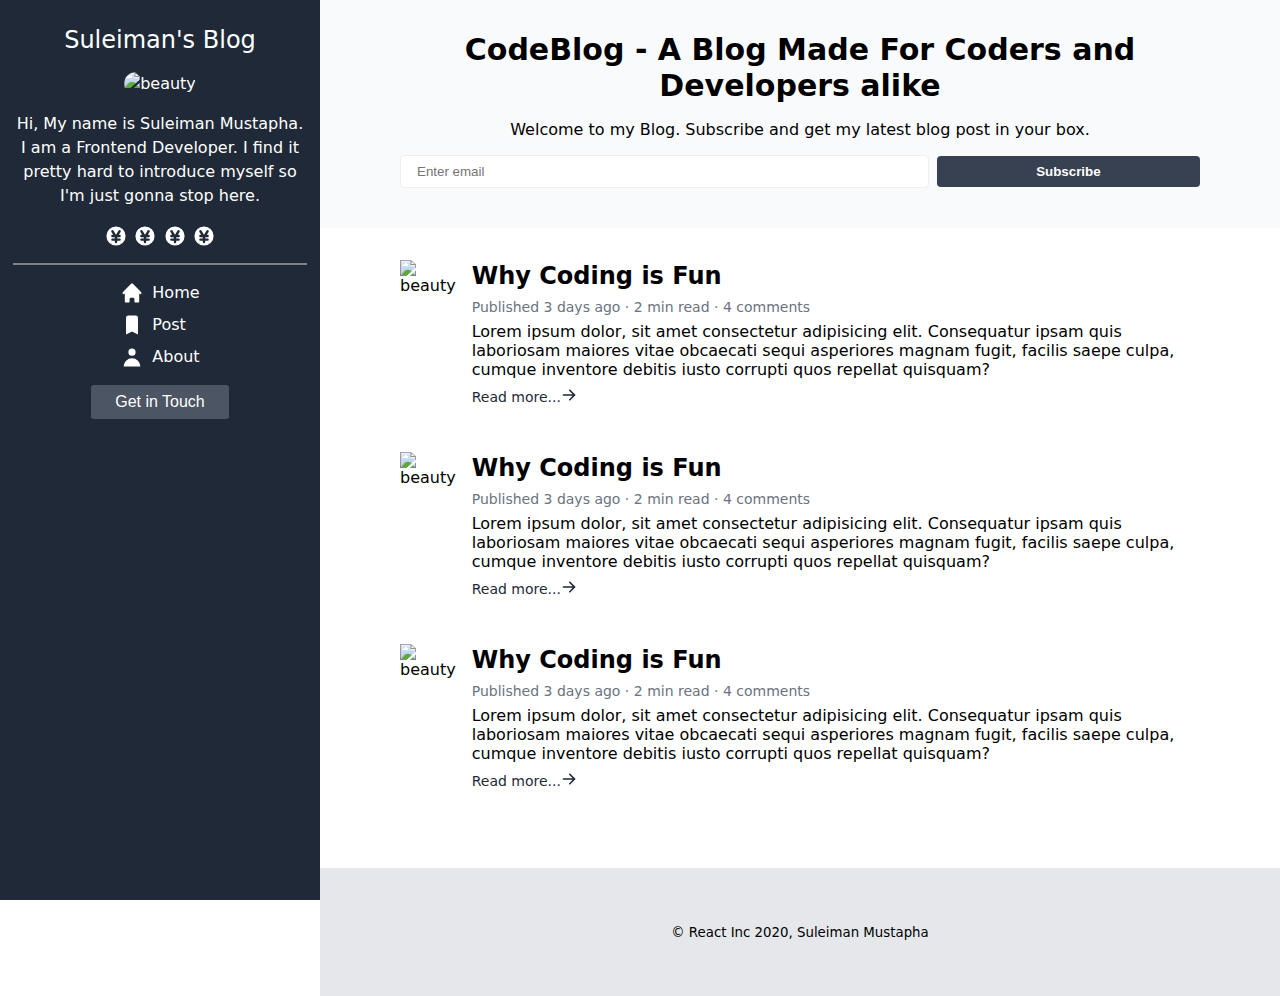
==== project 2/index.html @ 92728ad2 "initial commit" ====
<!DOCTYPE html>
<html lang="en">
<head>
  <meta charset="UTF-8">
  <meta http-equiv="X-UA-Compatible" content="IE=edge">
  <meta name="viewport" content="width=device-width, initial-scale=1.0">
  <title>Home</title>
  <link rel="preconnect" href="https://fonts.gstatic.com">
  <link href="https://fonts.googleapis.com/css2?family=Roboto&display=swap" rel="stylesheet">
  <link rel="stylesheet" href="./css/styles.css">
  <style>
    main header {
      background-color: rgba(249, 250, 251, 1);
      padding-top: 2rem;
      padding-bottom: 2rem;
      width: 100%;
    }
    main header > div {
      width: 91.666667%;
      margin-left: auto;
      margin-right: auto;
    }
    @media (min-width: 768px) {
      main header > div {
        width: 83.333333%;
      }
    }
    main header > div h1 {
      font-size: 1.875rem;
      line-height: 2.25rem;
      font-weight: 600;
      text-align: center;
    }
    main header p {text-align: center;}
    .submit {
      margin-top: calc(0.5rem * calc(1 - 0));
      margin-bottom: calc(0.5rem * 0);
      align-items: baseline;
    }
    @media (min-width: 768px) {
      .submit {
        display: flex;
      }
    }
    .submit input {
      border: 1px solid #eee;
      padding: 0.5rem 1rem;
      border-radius: 0.25rem;
      width: 92.5%;
      margin-bottom: .5rem;
    }
    @media (min-width: 640px) {
      .submit input {width: 94%;}
    }
    .submit button {
      background-color: rgba(55, 65, 81, 1);
      color: white;
      display: flex;
      justify-content: center;
      align-items: center;
      width: 100%;
      border-radius: 0.25rem;
      padding: 0.5rem 0;
      font-weight: 600;
      border: none;
      cursor: pointer;
    }
    @media (min-width: 768px) {
      .submit button {
        width: 50%;
        margin-left: 0.5rem;
      }
    }
    .article-wrapper {
      width: 91.666667%;
      margin-left: auto;
      margin-right: auto;
      padding-top: 2rem;
      padding-bottom: 2rem;
    }
    @media (min-width: 768px) {
      .article-wrapper {
        width: 83.333333%;
      }
    }
    .article {
      display: flex;
      margin-bottom: 1rem;
    }
    .article div:first-child {
      display: none;
    }
    @media (min-width: 768px) {
      .article div:first-child {
        display: block;
      }
    }
    .article img {
      width: 100%;
      height: 11rem;
      object-fit: cover;
      display: none;
    }
    @media (min-width: 768px) {
      .article img {
        display: block;
      }
    }
    @media (min-width: 768px) {
      .article .content {
        margin-left: 1rem;
      }
    }
    .article .content h1 {
      font-size: 1.5rem;
      line-height: 2rem;
      margin-bottom: .3rem;
    }
    .article .content .small {
      font-size: 0.875rem;
      line-height: 1.25rem;
      color: rgba(107, 114, 128, 1);
      margin-bottom: .3rem;
    }
    .small + div {margin-bottom: .5rem;}
    .article .content a {
      font-size: 0.875rem;
      line-height: 1.25rem;
      color: rgba(31, 41, 55, 1);
      text-decoration: none;
    }
    .article .content svg {
      color: rgba(31, 41, 55, 1);
      width: 1rem;
      height: 1rem;
    }
    footer {display: flex; flex-direction: column;}
    @media (min-width: 768px) {
      footer div {
        display: none;
      }
    }
    footer div a {color: rgba(31, 41, 55, 1);}
  </style>
</head>
<body>
  <div class="wrapper">
    <div class="aside">
      <div class="aside-box">
        <div class="box-top">
          <h1 class="aside-text">Suleiman's Blog</h1>
          <img src="https://images.unsplash.com/photo-1554230505-919a13968970?ixid=MXwxMjA3fDB8MHxzZWFyY2h8Mnx8Z2lybHN8ZW58MHx8MHw%3D&ixlib=rb-1.2.1&auto=format&fit=crop&w=500&q=60" alt="beauty" />
          <p>Hi, My name is Suleiman Mustapha. I am a Frontend Developer. I find it pretty hard to introduce myself so I'm just gonna stop here.</p>
          <div class="dir">
            <a href="#">
              <svg class="w-6 h-6" fill="currentColor" viewBox="0 0 20 20" xmlns="http://www.w3.org/2000/svg"><path fill-rule="evenodd" d="M10 18a8 8 0 100-16 8 8 0 000 16zM7.858 5.485a1 1 0 00-1.715 1.03L7.633 9H7a1 1 0 100 2h1.834l.166.277V12H7a1 1 0 100 2h2v1a1 1 0 102 0v-1h2a1 1 0 100-2h-2v-.723l.166-.277H13a1 1 0 100-2h-.634l1.492-2.486a1 1 0 10-1.716-1.029L10.034 9h-.068L7.858 5.485z" clip-rule="evenodd"></path></svg>
            </a>
            <a href="#">
              <svg class="w-6 h-6" fill="currentColor" viewBox="0 0 20 20" xmlns="http://www.w3.org/2000/svg"><path fill-rule="evenodd" d="M10 18a8 8 0 100-16 8 8 0 000 16zM7.858 5.485a1 1 0 00-1.715 1.03L7.633 9H7a1 1 0 100 2h1.834l.166.277V12H7a1 1 0 100 2h2v1a1 1 0 102 0v-1h2a1 1 0 100-2h-2v-.723l.166-.277H13a1 1 0 100-2h-.634l1.492-2.486a1 1 0 10-1.716-1.029L10.034 9h-.068L7.858 5.485z" clip-rule="evenodd"></path></svg>
            </a>
            <a href="#">
              <svg class="w-6 h-6" fill="currentColor" viewBox="0 0 20 20" xmlns="http://www.w3.org/2000/svg"><path fill-rule="evenodd" d="M10 18a8 8 0 100-16 8 8 0 000 16zM7.858 5.485a1 1 0 00-1.715 1.03L7.633 9H7a1 1 0 100 2h1.834l.166.277V12H7a1 1 0 100 2h2v1a1 1 0 102 0v-1h2a1 1 0 100-2h-2v-.723l.166-.277H13a1 1 0 100-2h-.634l1.492-2.486a1 1 0 10-1.716-1.029L10.034 9h-.068L7.858 5.485z" clip-rule="evenodd"></path></svg>
            </a>
            <a href="#">
              <svg class="w-6 h-6" fill="currentColor" viewBox="0 0 20 20" xmlns="http://www.w3.org/2000/svg"><path fill-rule="evenodd" d="M10 18a8 8 0 100-16 8 8 0 000 16zM7.858 5.485a1 1 0 00-1.715 1.03L7.633 9H7a1 1 0 100 2h1.834l.166.277V12H7a1 1 0 100 2h2v1a1 1 0 102 0v-1h2a1 1 0 100-2h-2v-.723l.166-.277H13a1 1 0 100-2h-.634l1.492-2.486a1 1 0 10-1.716-1.029L10.034 9h-.068L7.858 5.485z" clip-rule="evenodd"></path></svg>
            </a>
          </div>
        </div>
        <hr>
        <div class="box-bottom">
          <div>
            <a href="#" class="flex">
              <svg class="w-6 h-6" fill="currentColor" viewBox="0 0 20 20" xmlns="http://www.w3.org/2000/svg"><path d="M10.707 2.293a1 1 0 00-1.414 0l-7 7a1 1 0 001.414 1.414L4 10.414V17a1 1 0 001 1h2a1 1 0 001-1v-2a1 1 0 011-1h2a1 1 0 011 1v2a1 1 0 001 1h2a1 1 0 001-1v-6.586l.293.293a1 1 0 001.414-1.414l-7-7z"></path></svg>
              <span class="ml-2">Home</span>
            </a>
            <a href="./post.html" class="flex">
              <svg class="w-6 h-6" fill="currentColor" viewBox="0 0 20 20" xmlns="http://www.w3.org/2000/svg"><path d="M5 4a2 2 0 012-2h6a2 2 0 012 2v14l-5-2.5L5 18V4z"></path></svg>
              <span class="ml-2">Post</span>
            </a>
            <a href="./about.html" class="flex">
              <svg class="w-6 h-6" fill="currentColor" viewBox="0 0 20 20" xmlns="http://www.w3.org/2000/svg"><path fill-rule="evenodd" d="M10 9a3 3 0 100-6 3 3 0 000 6zm-7 9a7 7 0 1114 0H3z" clip-rule="evenodd"></path></svg>
              <span class="ml-2">About</span>
            </a>
          </div>
          <button>Get in Touch</button>
        </div>
      </div>
    </div>
    <header class="mobile-header">
      <div>
      <svg class="w-9 h-9" fill="currentColor" viewBox="0 0 20 20" xmlns="http://www.w3.org/2000/svg"><path fill-rule="evenodd" d="M3 5a1 1 0 011-1h12a1 1 0 110 2H4a1 1 0 01-1-1zM3 10a1 1 0 011-1h12a1 1 0 110 2H4a1 1 0 01-1-1zM3 15a1 1 0 011-1h12a1 1 0 110 2H4a1 1 0 01-1-1z" clip-rule="evenodd"></path></svg>
      <h1>Suleiman's Blog</h1>
      </div>
    </header>
    <main>
      <header>
        <div>
          <h1>CodeBlog - A Blog Made For Coders and Developers alike</h1>
          <p>Welcome to my Blog. Subscribe and get my latest blog post in your box.</p>
          <div class="submit">
            <input type="text" placeholder="Enter email" />
            <button>Subscribe</button>
          </div>
        </div>
      </header>
      <article>
        <div class="article-wrapper">
          <article class="article">
            <div>
              <img src="https://images.unsplash.com/photo-1503104834685-7205e8607eb9?ixid=MXwxMjA3fDB8MHxzZWFyY2h8M3x8Z2lybHN8ZW58MHx8MHw%3D&ixlib=rb-1.2.1&auto=format&fit=crop&w=500&q=60" alt="beauty">
            </div>
            <div class="content">
              <h1>Why Coding is Fun</h1>
              <div class="small">
                <span>Published 3 days ago ·</span>
                <span>2 min read ·</span>
                <span>4 comments</span>
              </div>
              <div>Lorem ipsum dolor, sit amet consectetur adipisicing elit. Consequatur ipsam quis laboriosam maiores vitae obcaecati sequi asperiores magnam fugit, facilis saepe culpa, cumque inventore debitis iusto corrupti quos repellat quisquam?</div>
              <a href="#" class="flex">
                Read more...
                <svg class="w-6 h-6" fill="currentColor" viewBox="0 0 20 20" xmlns="http://www.w3.org/2000/svg"><path fill-rule="evenodd" d="M10.293 3.293a1 1 0 011.414 0l6 6a1 1 0 010 1.414l-6 6a1 1 0 01-1.414-1.414L14.586 11H3a1 1 0 110-2h11.586l-4.293-4.293a1 1 0 010-1.414z" clip-rule="evenodd"></path></svg>
              </a>
            </div>
          </article>
          <article class="article">
            <div>
              <img src="https://images.unsplash.com/photo-1503104834685-7205e8607eb9?ixid=MXwxMjA3fDB8MHxzZWFyY2h8M3x8Z2lybHN8ZW58MHx8MHw%3D&ixlib=rb-1.2.1&auto=format&fit=crop&w=500&q=60" alt="beauty">
            </div>
            <div class="content">
              <h1>Why Coding is Fun</h1>
              <div class="small">
                <span>Published 3 days ago ·</span>
                <span>2 min read ·</span>
                <span>4 comments</span>
              </div>
              <div>Lorem ipsum dolor, sit amet consectetur adipisicing elit. Consequatur ipsam quis laboriosam maiores vitae obcaecati sequi asperiores magnam fugit, facilis saepe culpa, cumque inventore debitis iusto corrupti quos repellat quisquam?</div>
              <a href="#" class="flex">
                Read more...
                <svg class="w-6 h-6" fill="currentColor" viewBox="0 0 20 20" xmlns="http://www.w3.org/2000/svg"><path fill-rule="evenodd" d="M10.293 3.293a1 1 0 011.414 0l6 6a1 1 0 010 1.414l-6 6a1 1 0 01-1.414-1.414L14.586 11H3a1 1 0 110-2h11.586l-4.293-4.293a1 1 0 010-1.414z" clip-rule="evenodd"></path></svg>
              </a>
            </div>
          </article>
          <article class="article">
            <div>
              <img src="https://images.unsplash.com/photo-1503104834685-7205e8607eb9?ixid=MXwxMjA3fDB8MHxzZWFyY2h8M3x8Z2lybHN8ZW58MHx8MHw%3D&ixlib=rb-1.2.1&auto=format&fit=crop&w=500&q=60" alt="beauty">
            </div>
            <div class="content">
              <h1>Why Coding is Fun</h1>
              <div class="small">
                <span>Published 3 days ago ·</span>
                <span>2 min read ·</span>
                <span>4 comments</span>
              </div>
              <div>Lorem ipsum dolor, sit amet consectetur adipisicing elit. Consequatur ipsam quis laboriosam maiores vitae obcaecati sequi asperiores magnam fugit, facilis saepe culpa, cumque inventore debitis iusto corrupti quos repellat quisquam?</div>
              <a href="#" class="flex">
                Read more...
                <svg class="w-6 h-6" fill="currentColor" viewBox="0 0 20 20" xmlns="http://www.w3.org/2000/svg"><path fill-rule="evenodd" d="M10.293 3.293a1 1 0 011.414 0l6 6a1 1 0 010 1.414l-6 6a1 1 0 01-1.414-1.414L14.586 11H3a1 1 0 110-2h11.586l-4.293-4.293a1 1 0 010-1.414z" clip-rule="evenodd"></path></svg>
              </a>
            </div>
          </article>
        </div>
      </article>
      <footer>
        <div>
          <a href="#">Home</a>
          <a href="./post.html">Post</a>
          <a href="./about.html">About</a>
        </div>
        <small>&copy; React Inc 2020, Suleiman Mustapha</small>
      </footer>
    </main>
  </div>

</body>
</html>
---- project 2/css/styles.css ----
html, body, header, div, a, svg,
main, span, footer, h1, figure, figcaption {
    padding: 0;
    margin: 0;
}
body {
    font-family: ui-sans-serif, system-ui, 
    -apple-system, BlinkMacSystemFont, "Segoe UI", 
    Roboto, "Helvetica Neue", Arial, "Noto Sans", 
    sans-serif, "Apple Color Emoji", "Segoe UI Emoji", 
    "Segoe UI Symbol", "Noto Color Emoji";
}
.wrapper {
    display: grid;
    grid-template-columns: repeat(1, minmax(0, 1fr));
}
@media (min-width: 768px) {
    .wrapper {
    grid-template-columns: repeat(4, minmax(0, 1fr));
    position: relative;
    }
}

.flex {display: flex;}
.w-6 {width: 1.5rem;}
.h-6 {height: 1.5rem;}
.ml-2 {margin-left: 0.5rem;}
.aside h1 {
    font-size: 1.5rem;
    line-height: 2rem;
    margin-bottom: .5rem;
    font-weight: 400;
}
.aside {
    width: 25%;
    background-color: rgba(31, 41, 55, 1);
    color: white;
    min-height: 100vh;
    line-height: 1.5rem;
    display: none;
    position: fixed;
}
@media (min-width: 768px) {
    .aside {
    display: flex;
    grid-column-start: 1;
    }
}
.aside-box {
    width: 91.666667%;
    margin-left: auto;
    margin-right: auto;
    text-align: center;
    padding-top: 1.5rem;
}
.aside img {
    width: 8rem;
    height: 8rem;
    border-radius: 9999px;
    object-fit: cover;
    margin: .5rem auto 0 auto;
}
.aside a {
    text-decoration: none;
}
.aside button {
    padding: 0.5rem 1.5rem;
    cursor: pointer;
    background-color: rgba(75, 85, 99, 1);
    border: none;
    color: white;
    border-radius: 3px;
}
svg, a {color: white;}
.box-bottom {
    display: flex;
    flex-direction: column;
    justify-content: center;
    align-items: center;
    margin-top: 1rem;
}
.box-bottom button {
    margin-top: 1rem;
    font-size: 1rem;
    font-weight: 400;
}
.box-bottom div {
    display: grid;
    gap: .5rem;
}
hr {border: 1px solid gray;}

.mobile-header {
    background-color: rgba(31, 41, 55, 1);
    color: white;
}
@media (min-width: 768px) {
    .mobile-header {
    display: none;
    }
}
.mobile-header > div {
    width: 91.666667%;
    margin: auto;
    display: flex;
    padding: 0.5rem;
}
.mobile-header svg {
    border: 1px solid;
    cursor: pointer;
    width: 2.25rem;
    height: 2.25rem;
}
.mobile-header h1 {
    font-size: 1.5rem;
    line-height: 2rem;
    margin: auto;
}
main {grid-column: span 3 / span 3;}
@media (min-width: 768px) {
    main {
    grid-column-start: 2;
    }
}
footer {
    background-color: rgba(229, 231, 235, 1);
    height: 8rem;
    display: flex;
    justify-content: center;
    align-items: center;
  }
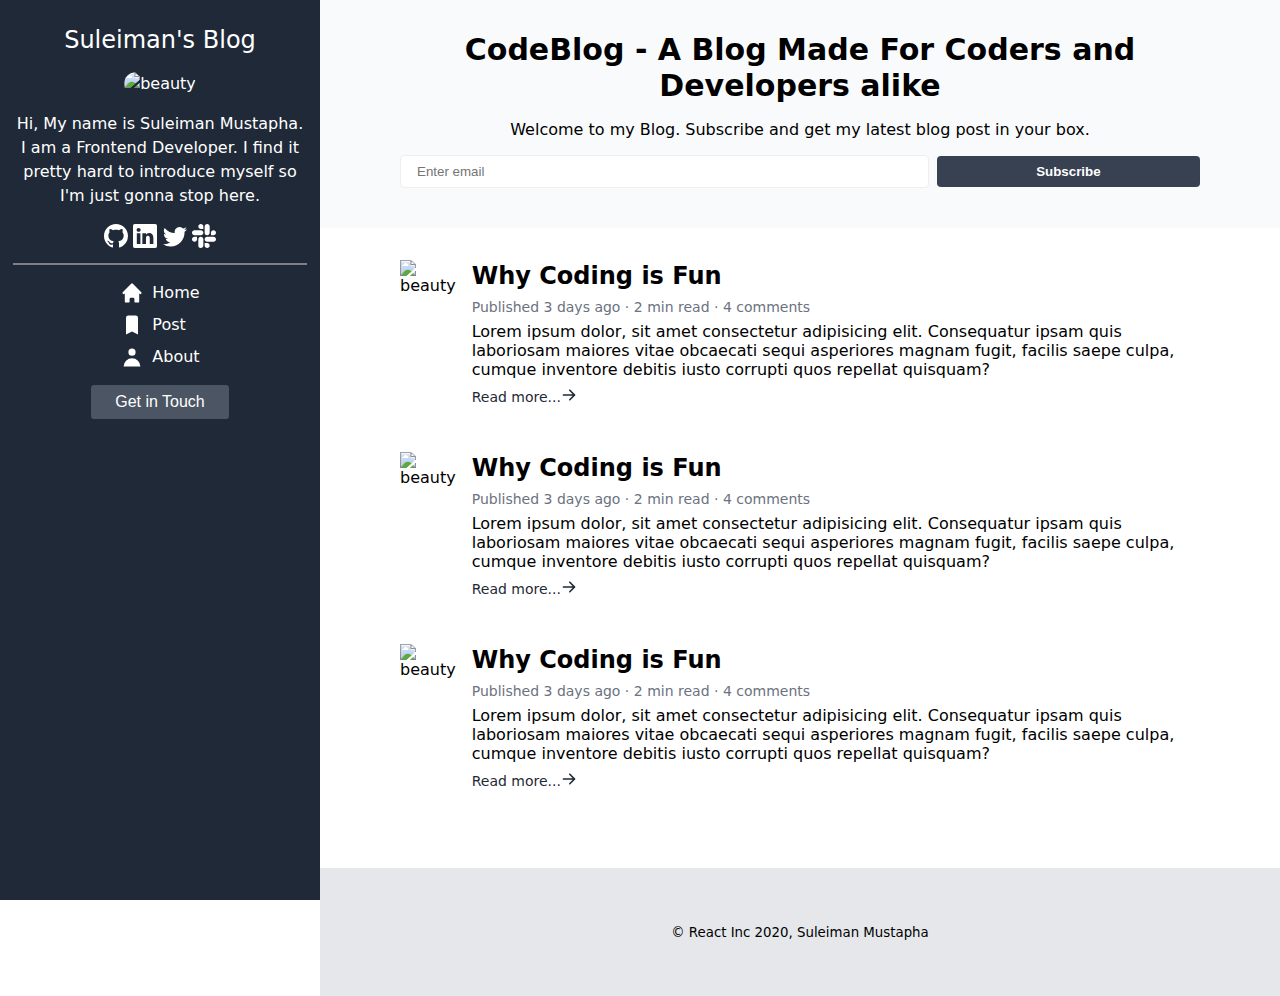
==== commit aee7e7e3: "add 'social' icons" ====
--- a/project 2/index.html
+++ b/project 2/index.html
@@ -152,17 +152,25 @@
           <img src="https://images.unsplash.com/photo-1554230505-919a13968970?ixid=MXwxMjA3fDB8MHxzZWFyY2h8Mnx8Z2lybHN8ZW58MHx8MHw%3D&ixlib=rb-1.2.1&auto=format&fit=crop&w=500&q=60" alt="beauty" />
           <p>Hi, My name is Suleiman Mustapha. I am a Frontend Developer. I find it pretty hard to introduce myself so I'm just gonna stop here.</p>
           <div class="dir">
+            <a href="https://github.com/suleiman98">
+              <svg class="w-6 h-6" xmlns="http://www.w3.org/2000/svg" width="16" height="16" fill="currentColor" class="bi bi-github" viewBox="0 0 16 16">
+                <path d="M8 0C3.58 0 0 3.58 0 8c0 3.54 2.29 6.53 5.47 7.59.4.07.55-.17.55-.38 0-.19-.01-.82-.01-1.49-2.01.37-2.53-.49-2.69-.94-.09-.23-.48-.94-.82-1.13-.28-.15-.68-.52-.01-.53.63-.01 1.08.58 1.23.82.72 1.21 1.87.87 2.33.66.07-.52.28-.87.51-1.07-1.78-.2-3.64-.89-3.64-3.95 0-.87.31-1.59.82-2.15-.08-.2-.36-1.02.08-2.12 0 0 .67-.21 2.2.82.64-.18 1.32-.27 2-.27.68 0 1.36.09 2 .27 1.53-1.04 2.2-.82 2.2-.82.44 1.1.16 1.92.08 2.12.51.56.82 1.27.82 2.15 0 3.07-1.87 3.75-3.65 3.95.29.25.54.73.54 1.48 0 1.07-.01 1.93-.01 2.2 0 .21.15.46.55.38A8.012 8.012 0 0 0 16 8c0-4.42-3.58-8-8-8z"/>
+              </svg>
+            </a>
+            <a href="https://www.linkedin.com/in/suleiman98/">
+              <svg class="w-6 h-6" xmlns="http://www.w3.org/2000/svg" width="16" height="16" fill="currentColor" class="bi bi-linkedin" viewBox="0 0 16 16">
+                <path d="M0 1.146C0 .513.526 0 1.175 0h13.65C15.474 0 16 .513 16 1.146v13.708c0 .633-.526 1.146-1.175 1.146H1.175C.526 16 0 15.487 0 14.854V1.146zm4.943 12.248V6.169H2.542v7.225h2.401zm-1.2-8.212c.837 0 1.358-.554 1.358-1.248-.015-.709-.52-1.248-1.342-1.248-.822 0-1.359.54-1.359 1.248 0 .694.521 1.248 1.327 1.248h.016zm4.908 8.212V9.359c0-.216.016-.432.08-.586.173-.431.568-.878 1.232-.878.869 0 1.216.662 1.216 1.634v3.865h2.401V9.25c0-2.22-1.184-3.252-2.764-3.252-1.274 0-1.845.7-2.165 1.193v.025h-.016a5.54 5.54 0 0 1 .016-.025V6.169h-2.4c.03.678 0 7.225 0 7.225h2.4z"/>
+              </svg>
+            </a>
             <a href="#">
-              <svg class="w-6 h-6" fill="currentColor" viewBox="0 0 20 20" xmlns="http://www.w3.org/2000/svg"><path fill-rule="evenodd" d="M10 18a8 8 0 100-16 8 8 0 000 16zM7.858 5.485a1 1 0 00-1.715 1.03L7.633 9H7a1 1 0 100 2h1.834l.166.277V12H7a1 1 0 100 2h2v1a1 1 0 102 0v-1h2a1 1 0 100-2h-2v-.723l.166-.277H13a1 1 0 100-2h-.634l1.492-2.486a1 1 0 10-1.716-1.029L10.034 9h-.068L7.858 5.485z" clip-rule="evenodd"></path></svg>
+              <svg class="w-6 h-6" xmlns="http://www.w3.org/2000/svg" width="16" height="16" fill="currentColor" class="bi bi-twitter" viewBox="0 0 16 16">
+                <path d="M5.026 15c6.038 0 9.341-5.003 9.341-9.334 0-.14 0-.282-.006-.422A6.685 6.685 0 0 0 16 3.542a6.658 6.658 0 0 1-1.889.518 3.301 3.301 0 0 0 1.447-1.817 6.533 6.533 0 0 1-2.087.793A3.286 3.286 0 0 0 7.875 6.03a9.325 9.325 0 0 1-6.767-3.429 3.289 3.289 0 0 0 1.018 4.382A3.323 3.323 0 0 1 .64 6.575v.045a3.288 3.288 0 0 0 2.632 3.218 3.203 3.203 0 0 1-.865.115 3.23 3.23 0 0 1-.614-.057 3.283 3.283 0 0 0 3.067 2.277A6.588 6.588 0 0 1 .78 13.58a6.32 6.32 0 0 1-.78-.045A9.344 9.344 0 0 0 5.026 15z"/>
+              </svg>
             </a>
             <a href="#">
-              <svg class="w-6 h-6" fill="currentColor" viewBox="0 0 20 20" xmlns="http://www.w3.org/2000/svg"><path fill-rule="evenodd" d="M10 18a8 8 0 100-16 8 8 0 000 16zM7.858 5.485a1 1 0 00-1.715 1.03L7.633 9H7a1 1 0 100 2h1.834l.166.277V12H7a1 1 0 100 2h2v1a1 1 0 102 0v-1h2a1 1 0 100-2h-2v-.723l.166-.277H13a1 1 0 100-2h-.634l1.492-2.486a1 1 0 10-1.716-1.029L10.034 9h-.068L7.858 5.485z" clip-rule="evenodd"></path></svg>
-            </a>
-            <a href="#">
-              <svg class="w-6 h-6" fill="currentColor" viewBox="0 0 20 20" xmlns="http://www.w3.org/2000/svg"><path fill-rule="evenodd" d="M10 18a8 8 0 100-16 8 8 0 000 16zM7.858 5.485a1 1 0 00-1.715 1.03L7.633 9H7a1 1 0 100 2h1.834l.166.277V12H7a1 1 0 100 2h2v1a1 1 0 102 0v-1h2a1 1 0 100-2h-2v-.723l.166-.277H13a1 1 0 100-2h-.634l1.492-2.486a1 1 0 10-1.716-1.029L10.034 9h-.068L7.858 5.485z" clip-rule="evenodd"></path></svg>
-            </a>
-            <a href="#">
-              <svg class="w-6 h-6" fill="currentColor" viewBox="0 0 20 20" xmlns="http://www.w3.org/2000/svg"><path fill-rule="evenodd" d="M10 18a8 8 0 100-16 8 8 0 000 16zM7.858 5.485a1 1 0 00-1.715 1.03L7.633 9H7a1 1 0 100 2h1.834l.166.277V12H7a1 1 0 100 2h2v1a1 1 0 102 0v-1h2a1 1 0 100-2h-2v-.723l.166-.277H13a1 1 0 100-2h-.634l1.492-2.486a1 1 0 10-1.716-1.029L10.034 9h-.068L7.858 5.485z" clip-rule="evenodd"></path></svg>
+              <svg class="w-6 h-6" xmlns="http://www.w3.org/2000/svg" width="16" height="16" fill="currentColor" class="bi bi-slack" viewBox="0 0 16 16">
+                <path d="M3.362 10.11c0 .926-.756 1.681-1.681 1.681S0 11.036 0 10.111C0 9.186.756 8.43 1.68 8.43h1.682v1.68zm.846 0c0-.924.756-1.68 1.681-1.68s1.681.756 1.681 1.68v4.21c0 .924-.756 1.68-1.68 1.68a1.685 1.685 0 0 1-1.682-1.68v-4.21zM5.89 3.362c-.926 0-1.682-.756-1.682-1.681S4.964 0 5.89 0s1.68.756 1.68 1.68v1.682H5.89zm0 .846c.924 0 1.68.756 1.68 1.681S6.814 7.57 5.89 7.57H1.68C.757 7.57 0 6.814 0 5.89c0-.926.756-1.682 1.68-1.682h4.21zm6.749 1.682c0-.926.755-1.682 1.68-1.682.925 0 1.681.756 1.681 1.681s-.756 1.681-1.68 1.681h-1.681V5.89zm-.848 0c0 .924-.755 1.68-1.68 1.68A1.685 1.685 0 0 1 8.43 5.89V1.68C8.43.757 9.186 0 10.11 0c.926 0 1.681.756 1.681 1.68v4.21zm-1.681 6.748c.926 0 1.682.756 1.682 1.681S11.036 16 10.11 16s-1.681-.756-1.681-1.68v-1.682h1.68zm0-.847c-.924 0-1.68-.755-1.68-1.68 0-.925.756-1.681 1.68-1.681h4.21c.924 0 1.68.756 1.68 1.68 0 .926-.756 1.681-1.68 1.681h-4.21z"/>
+              </svg>
             </a>
           </div>
         </div>
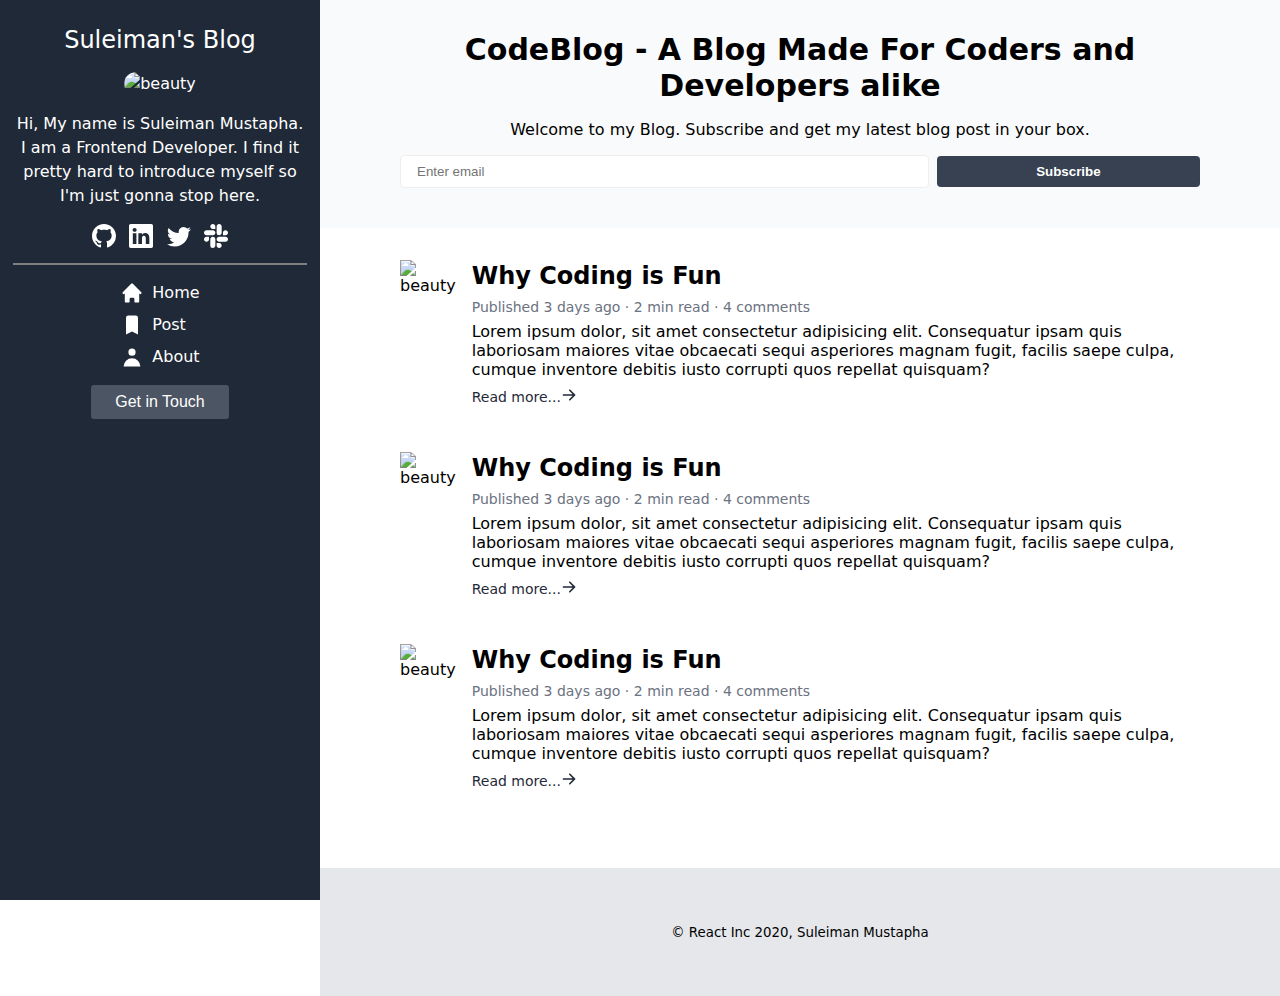
==== commit 0f7e8f8b: "add style to 'social' icons" ====
--- a/project 2/index.html
+++ b/project 2/index.html
@@ -141,6 +141,7 @@
       }
     }
     footer div a {color: rgba(31, 41, 55, 1);}
+    .ml-2 {margin-left: 0.5rem;}
   </style>
 </head>
 <body>
@@ -157,17 +158,17 @@
                 <path d="M8 0C3.58 0 0 3.58 0 8c0 3.54 2.29 6.53 5.47 7.59.4.07.55-.17.55-.38 0-.19-.01-.82-.01-1.49-2.01.37-2.53-.49-2.69-.94-.09-.23-.48-.94-.82-1.13-.28-.15-.68-.52-.01-.53.63-.01 1.08.58 1.23.82.72 1.21 1.87.87 2.33.66.07-.52.28-.87.51-1.07-1.78-.2-3.64-.89-3.64-3.95 0-.87.31-1.59.82-2.15-.08-.2-.36-1.02.08-2.12 0 0 .67-.21 2.2.82.64-.18 1.32-.27 2-.27.68 0 1.36.09 2 .27 1.53-1.04 2.2-.82 2.2-.82.44 1.1.16 1.92.08 2.12.51.56.82 1.27.82 2.15 0 3.07-1.87 3.75-3.65 3.95.29.25.54.73.54 1.48 0 1.07-.01 1.93-.01 2.2 0 .21.15.46.55.38A8.012 8.012 0 0 0 16 8c0-4.42-3.58-8-8-8z"/>
               </svg>
             </a>
-            <a href="https://www.linkedin.com/in/suleiman98/">
+            <a href="https://www.linkedin.com/in/suleiman98/" class="ml-2">
               <svg class="w-6 h-6" xmlns="http://www.w3.org/2000/svg" width="16" height="16" fill="currentColor" class="bi bi-linkedin" viewBox="0 0 16 16">
                 <path d="M0 1.146C0 .513.526 0 1.175 0h13.65C15.474 0 16 .513 16 1.146v13.708c0 .633-.526 1.146-1.175 1.146H1.175C.526 16 0 15.487 0 14.854V1.146zm4.943 12.248V6.169H2.542v7.225h2.401zm-1.2-8.212c.837 0 1.358-.554 1.358-1.248-.015-.709-.52-1.248-1.342-1.248-.822 0-1.359.54-1.359 1.248 0 .694.521 1.248 1.327 1.248h.016zm4.908 8.212V9.359c0-.216.016-.432.08-.586.173-.431.568-.878 1.232-.878.869 0 1.216.662 1.216 1.634v3.865h2.401V9.25c0-2.22-1.184-3.252-2.764-3.252-1.274 0-1.845.7-2.165 1.193v.025h-.016a5.54 5.54 0 0 1 .016-.025V6.169h-2.4c.03.678 0 7.225 0 7.225h2.4z"/>
               </svg>
             </a>
-            <a href="#">
+            <a href="#" class="ml-2">
               <svg class="w-6 h-6" xmlns="http://www.w3.org/2000/svg" width="16" height="16" fill="currentColor" class="bi bi-twitter" viewBox="0 0 16 16">
                 <path d="M5.026 15c6.038 0 9.341-5.003 9.341-9.334 0-.14 0-.282-.006-.422A6.685 6.685 0 0 0 16 3.542a6.658 6.658 0 0 1-1.889.518 3.301 3.301 0 0 0 1.447-1.817 6.533 6.533 0 0 1-2.087.793A3.286 3.286 0 0 0 7.875 6.03a9.325 9.325 0 0 1-6.767-3.429 3.289 3.289 0 0 0 1.018 4.382A3.323 3.323 0 0 1 .64 6.575v.045a3.288 3.288 0 0 0 2.632 3.218 3.203 3.203 0 0 1-.865.115 3.23 3.23 0 0 1-.614-.057 3.283 3.283 0 0 0 3.067 2.277A6.588 6.588 0 0 1 .78 13.58a6.32 6.32 0 0 1-.78-.045A9.344 9.344 0 0 0 5.026 15z"/>
               </svg>
             </a>
-            <a href="#">
+            <a href="#" class="ml-2">
               <svg class="w-6 h-6" xmlns="http://www.w3.org/2000/svg" width="16" height="16" fill="currentColor" class="bi bi-slack" viewBox="0 0 16 16">
                 <path d="M3.362 10.11c0 .926-.756 1.681-1.681 1.681S0 11.036 0 10.111C0 9.186.756 8.43 1.68 8.43h1.682v1.68zm.846 0c0-.924.756-1.68 1.681-1.68s1.681.756 1.681 1.68v4.21c0 .924-.756 1.68-1.68 1.68a1.685 1.685 0 0 1-1.682-1.68v-4.21zM5.89 3.362c-.926 0-1.682-.756-1.682-1.681S4.964 0 5.89 0s1.68.756 1.68 1.68v1.682H5.89zm0 .846c.924 0 1.68.756 1.68 1.681S6.814 7.57 5.89 7.57H1.68C.757 7.57 0 6.814 0 5.89c0-.926.756-1.682 1.68-1.682h4.21zm6.749 1.682c0-.926.755-1.682 1.68-1.682.925 0 1.681.756 1.681 1.681s-.756 1.681-1.68 1.681h-1.681V5.89zm-.848 0c0 .924-.755 1.68-1.68 1.68A1.685 1.685 0 0 1 8.43 5.89V1.68C8.43.757 9.186 0 10.11 0c.926 0 1.681.756 1.681 1.68v4.21zm-1.681 6.748c.926 0 1.682.756 1.682 1.681S11.036 16 10.11 16s-1.681-.756-1.681-1.68v-1.682h1.68zm0-.847c-.924 0-1.68-.755-1.68-1.68 0-.925.756-1.681 1.68-1.681h4.21c.924 0 1.68.756 1.68 1.68 0 .926-.756 1.681-1.68 1.681h-4.21z"/>
               </svg>
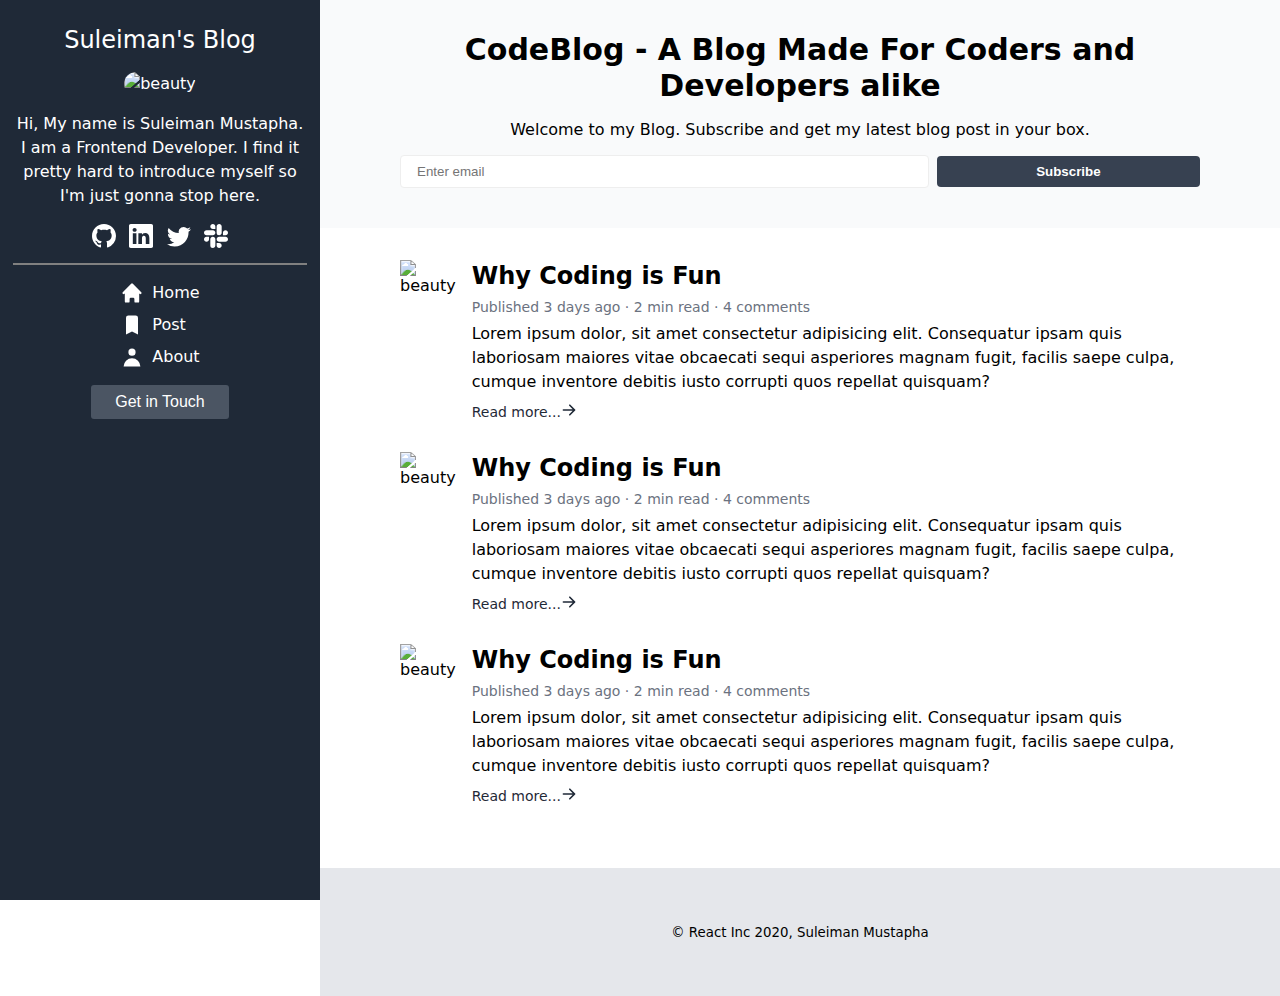
==== commit 74467912: "add line-height" ====
--- a/project 2/index.html
+++ b/project 2/index.html
@@ -1,285 +1,450 @@
 <!DOCTYPE html>
 <html lang="en">
-<head>
-  <meta charset="UTF-8">
-  <meta http-equiv="X-UA-Compatible" content="IE=edge">
-  <meta name="viewport" content="width=device-width, initial-scale=1.0">
-  <title>Home</title>
-  <link rel="preconnect" href="https://fonts.gstatic.com">
-  <link href="https://fonts.googleapis.com/css2?family=Roboto&display=swap" rel="stylesheet">
-  <link rel="stylesheet" href="./css/styles.css">
-  <style>
-    main header {
-      background-color: rgba(249, 250, 251, 1);
-      padding-top: 2rem;
-      padding-bottom: 2rem;
-      width: 100%;
-    }
-    main header > div {
-      width: 91.666667%;
-      margin-left: auto;
-      margin-right: auto;
-    }
-    @media (min-width: 768px) {
+  <head>
+    <meta charset="UTF-8" />
+    <meta http-equiv="X-UA-Compatible" content="IE=edge" />
+    <meta name="viewport" content="width=device-width, initial-scale=1.0" />
+    <title>Home</title>
+    <link rel="preconnect" href="https://fonts.gstatic.com" />
+    <link
+      href="https://fonts.googleapis.com/css2?family=Roboto&display=swap"
+      rel="stylesheet"
+    />
+    <link rel="stylesheet" href="./css/styles.css" />
+    <style>
+      main header {
+        background-color: rgba(249, 250, 251, 1);
+        padding-top: 2rem;
+        padding-bottom: 2rem;
+        width: 100%;
+      }
       main header > div {
-        width: 83.333333%;
-      }
-    }
-    main header > div h1 {
-      font-size: 1.875rem;
-      line-height: 2.25rem;
-      font-weight: 600;
-      text-align: center;
-    }
-    main header p {text-align: center;}
-    .submit {
-      margin-top: calc(0.5rem * calc(1 - 0));
-      margin-bottom: calc(0.5rem * 0);
-      align-items: baseline;
-    }
-    @media (min-width: 768px) {
+        width: 91.666667%;
+        margin-left: auto;
+        margin-right: auto;
+      }
+      @media (min-width: 768px) {
+        main header > div {
+          width: 83.333333%;
+        }
+      }
+      main header > div h1 {
+        font-size: 1.875rem;
+        line-height: 2.25rem;
+        font-weight: 600;
+        text-align: center;
+      }
+      main header p {
+        text-align: center;
+      }
       .submit {
+        margin-top: calc(0.5rem * calc(1 - 0));
+        margin-bottom: calc(0.5rem * 0);
+        align-items: baseline;
+      }
+      @media (min-width: 768px) {
+        .submit {
+          display: flex;
+        }
+      }
+      .submit input {
+        border: 1px solid #eee;
+        padding: 0.5rem 1rem;
+        border-radius: 0.25rem;
+        width: 92.5%;
+        margin-bottom: 0.5rem;
+      }
+      @media (min-width: 640px) {
+        .submit input {
+          width: 94%;
+        }
+      }
+      .submit button {
+        background-color: rgba(55, 65, 81, 1);
+        color: white;
         display: flex;
-      }
-    }
-    .submit input {
-      border: 1px solid #eee;
-      padding: 0.5rem 1rem;
-      border-radius: 0.25rem;
-      width: 92.5%;
-      margin-bottom: .5rem;
-    }
-    @media (min-width: 640px) {
-      .submit input {width: 94%;}
-    }
-    .submit button {
-      background-color: rgba(55, 65, 81, 1);
-      color: white;
-      display: flex;
-      justify-content: center;
-      align-items: center;
-      width: 100%;
-      border-radius: 0.25rem;
-      padding: 0.5rem 0;
-      font-weight: 600;
-      border: none;
-      cursor: pointer;
-    }
-    @media (min-width: 768px) {
-      .submit button {
-        width: 50%;
+        justify-content: center;
+        align-items: center;
+        width: 100%;
+        border-radius: 0.25rem;
+        padding: 0.5rem 0;
+        font-weight: 600;
+        border: none;
+        cursor: pointer;
+      }
+      @media (min-width: 768px) {
+        .submit button {
+          width: 50%;
+          margin-left: 0.5rem;
+        }
+      }
+      .article-wrapper {
+        width: 91.666667%;
+        margin-left: auto;
+        margin-right: auto;
+        padding-top: 2rem;
+        padding-bottom: 2rem;
+      }
+      @media (min-width: 768px) {
+        .article-wrapper {
+          width: 83.333333%;
+        }
+      }
+      .article {
+        display: flex;
+        margin-bottom: 1rem;
+      }
+      .article div:first-child {
+        display: none;
+      }
+      @media (min-width: 768px) {
+        .article div:first-child {
+          display: block;
+        }
+      }
+      .article img {
+        width: 100%;
+        height: 11rem;
+        object-fit: cover;
+        display: none;
+      }
+      @media (min-width: 768px) {
+        .article img {
+          display: block;
+        }
+      }
+      @media (min-width: 768px) {
+        .article .content {
+          margin-left: 1rem;
+        }
+      }
+      .article .content h1 {
+        font-size: 1.5rem;
+        line-height: 2rem;
+        margin-bottom: 0.3rem;
+      }
+      .article .content .small {
+        font-size: 0.875rem;
+        line-height: 1.25rem;
+        color: rgba(107, 114, 128, 1);
+        margin-bottom: 0.3rem;
+      }
+      .small + div {
+        margin-bottom: 0.5rem;
+      }
+      .article .content a {
+        font-size: 0.875rem;
+        line-height: 1.25rem;
+        color: rgba(31, 41, 55, 1);
+        text-decoration: none;
+      }
+      .article .content svg {
+        color: rgba(31, 41, 55, 1);
+        width: 1rem;
+        height: 1rem;
+      }
+      footer {
+        display: flex;
+        flex-direction: column;
+      }
+      @media (min-width: 768px) {
+        footer div {
+          display: none;
+        }
+      }
+      footer div a {
+        color: rgba(31, 41, 55, 1);
+      }
+      .ml-2 {
         margin-left: 0.5rem;
       }
-    }
-    .article-wrapper {
-      width: 91.666667%;
-      margin-left: auto;
-      margin-right: auto;
-      padding-top: 2rem;
-      padding-bottom: 2rem;
-    }
-    @media (min-width: 768px) {
-      .article-wrapper {
-        width: 83.333333%;
-      }
-    }
-    .article {
-      display: flex;
-      margin-bottom: 1rem;
-    }
-    .article div:first-child {
-      display: none;
-    }
-    @media (min-width: 768px) {
-      .article div:first-child {
-        display: block;
-      }
-    }
-    .article img {
-      width: 100%;
-      height: 11rem;
-      object-fit: cover;
-      display: none;
-    }
-    @media (min-width: 768px) {
-      .article img {
-        display: block;
-      }
-    }
-    @media (min-width: 768px) {
-      .article .content {
-        margin-left: 1rem;
-      }
-    }
-    .article .content h1 {
-      font-size: 1.5rem;
-      line-height: 2rem;
-      margin-bottom: .3rem;
-    }
-    .article .content .small {
-      font-size: 0.875rem;
-      line-height: 1.25rem;
-      color: rgba(107, 114, 128, 1);
-      margin-bottom: .3rem;
-    }
-    .small + div {margin-bottom: .5rem;}
-    .article .content a {
-      font-size: 0.875rem;
-      line-height: 1.25rem;
-      color: rgba(31, 41, 55, 1);
-      text-decoration: none;
-    }
-    .article .content svg {
-      color: rgba(31, 41, 55, 1);
-      width: 1rem;
-      height: 1rem;
-    }
-    footer {display: flex; flex-direction: column;}
-    @media (min-width: 768px) {
-      footer div {
-        display: none;
-      }
-    }
-    footer div a {color: rgba(31, 41, 55, 1);}
-    .ml-2 {margin-left: 0.5rem;}
-  </style>
-</head>
-<body>
-  <div class="wrapper">
-    <div class="aside">
-      <div class="aside-box">
-        <div class="box-top">
-          <h1 class="aside-text">Suleiman's Blog</h1>
-          <img src="https://images.unsplash.com/photo-1554230505-919a13968970?ixid=MXwxMjA3fDB8MHxzZWFyY2h8Mnx8Z2lybHN8ZW58MHx8MHw%3D&ixlib=rb-1.2.1&auto=format&fit=crop&w=500&q=60" alt="beauty" />
-          <p>Hi, My name is Suleiman Mustapha. I am a Frontend Developer. I find it pretty hard to introduce myself so I'm just gonna stop here.</p>
-          <div class="dir">
-            <a href="https://github.com/suleiman98">
-              <svg class="w-6 h-6" xmlns="http://www.w3.org/2000/svg" width="16" height="16" fill="currentColor" class="bi bi-github" viewBox="0 0 16 16">
-                <path d="M8 0C3.58 0 0 3.58 0 8c0 3.54 2.29 6.53 5.47 7.59.4.07.55-.17.55-.38 0-.19-.01-.82-.01-1.49-2.01.37-2.53-.49-2.69-.94-.09-.23-.48-.94-.82-1.13-.28-.15-.68-.52-.01-.53.63-.01 1.08.58 1.23.82.72 1.21 1.87.87 2.33.66.07-.52.28-.87.51-1.07-1.78-.2-3.64-.89-3.64-3.95 0-.87.31-1.59.82-2.15-.08-.2-.36-1.02.08-2.12 0 0 .67-.21 2.2.82.64-.18 1.32-.27 2-.27.68 0 1.36.09 2 .27 1.53-1.04 2.2-.82 2.2-.82.44 1.1.16 1.92.08 2.12.51.56.82 1.27.82 2.15 0 3.07-1.87 3.75-3.65 3.95.29.25.54.73.54 1.48 0 1.07-.01 1.93-.01 2.2 0 .21.15.46.55.38A8.012 8.012 0 0 0 16 8c0-4.42-3.58-8-8-8z"/>
-              </svg>
-            </a>
-            <a href="https://www.linkedin.com/in/suleiman98/" class="ml-2">
-              <svg class="w-6 h-6" xmlns="http://www.w3.org/2000/svg" width="16" height="16" fill="currentColor" class="bi bi-linkedin" viewBox="0 0 16 16">
-                <path d="M0 1.146C0 .513.526 0 1.175 0h13.65C15.474 0 16 .513 16 1.146v13.708c0 .633-.526 1.146-1.175 1.146H1.175C.526 16 0 15.487 0 14.854V1.146zm4.943 12.248V6.169H2.542v7.225h2.401zm-1.2-8.212c.837 0 1.358-.554 1.358-1.248-.015-.709-.52-1.248-1.342-1.248-.822 0-1.359.54-1.359 1.248 0 .694.521 1.248 1.327 1.248h.016zm4.908 8.212V9.359c0-.216.016-.432.08-.586.173-.431.568-.878 1.232-.878.869 0 1.216.662 1.216 1.634v3.865h2.401V9.25c0-2.22-1.184-3.252-2.764-3.252-1.274 0-1.845.7-2.165 1.193v.025h-.016a5.54 5.54 0 0 1 .016-.025V6.169h-2.4c.03.678 0 7.225 0 7.225h2.4z"/>
-              </svg>
-            </a>
-            <a href="#" class="ml-2">
-              <svg class="w-6 h-6" xmlns="http://www.w3.org/2000/svg" width="16" height="16" fill="currentColor" class="bi bi-twitter" viewBox="0 0 16 16">
-                <path d="M5.026 15c6.038 0 9.341-5.003 9.341-9.334 0-.14 0-.282-.006-.422A6.685 6.685 0 0 0 16 3.542a6.658 6.658 0 0 1-1.889.518 3.301 3.301 0 0 0 1.447-1.817 6.533 6.533 0 0 1-2.087.793A3.286 3.286 0 0 0 7.875 6.03a9.325 9.325 0 0 1-6.767-3.429 3.289 3.289 0 0 0 1.018 4.382A3.323 3.323 0 0 1 .64 6.575v.045a3.288 3.288 0 0 0 2.632 3.218 3.203 3.203 0 0 1-.865.115 3.23 3.23 0 0 1-.614-.057 3.283 3.283 0 0 0 3.067 2.277A6.588 6.588 0 0 1 .78 13.58a6.32 6.32 0 0 1-.78-.045A9.344 9.344 0 0 0 5.026 15z"/>
-              </svg>
-            </a>
-            <a href="#" class="ml-2">
-              <svg class="w-6 h-6" xmlns="http://www.w3.org/2000/svg" width="16" height="16" fill="currentColor" class="bi bi-slack" viewBox="0 0 16 16">
-                <path d="M3.362 10.11c0 .926-.756 1.681-1.681 1.681S0 11.036 0 10.111C0 9.186.756 8.43 1.68 8.43h1.682v1.68zm.846 0c0-.924.756-1.68 1.681-1.68s1.681.756 1.681 1.68v4.21c0 .924-.756 1.68-1.68 1.68a1.685 1.685 0 0 1-1.682-1.68v-4.21zM5.89 3.362c-.926 0-1.682-.756-1.682-1.681S4.964 0 5.89 0s1.68.756 1.68 1.68v1.682H5.89zm0 .846c.924 0 1.68.756 1.68 1.681S6.814 7.57 5.89 7.57H1.68C.757 7.57 0 6.814 0 5.89c0-.926.756-1.682 1.68-1.682h4.21zm6.749 1.682c0-.926.755-1.682 1.68-1.682.925 0 1.681.756 1.681 1.681s-.756 1.681-1.68 1.681h-1.681V5.89zm-.848 0c0 .924-.755 1.68-1.68 1.68A1.685 1.685 0 0 1 8.43 5.89V1.68C8.43.757 9.186 0 10.11 0c.926 0 1.681.756 1.681 1.68v4.21zm-1.681 6.748c.926 0 1.682.756 1.682 1.681S11.036 16 10.11 16s-1.681-.756-1.681-1.68v-1.682h1.68zm0-.847c-.924 0-1.68-.755-1.68-1.68 0-.925.756-1.681 1.68-1.681h4.21c.924 0 1.68.756 1.68 1.68 0 .926-.756 1.681-1.68 1.681h-4.21z"/>
-              </svg>
-            </a>
+      .leading {line-height: 1.5rem;}
+    </style>
+  </head>
+  <body>
+    <div class="wrapper">
+      <div class="aside">
+        <div class="aside-box">
+          <div class="box-top">
+            <h1 class="aside-text">Suleiman's Blog</h1>
+            <img
+              src="https://images.unsplash.com/photo-1554230505-919a13968970?ixid=MXwxMjA3fDB8MHxzZWFyY2h8Mnx8Z2lybHN8ZW58MHx8MHw%3D&ixlib=rb-1.2.1&auto=format&fit=crop&w=500&q=60"
+              alt="beauty"
+            />
+            <p>
+              Hi, My name is Suleiman Mustapha. I am a Frontend Developer. I
+              find it pretty hard to introduce myself so I'm just gonna stop
+              here.
+            </p>
+            <div class="dir">
+              <a href="https://github.com/suleiman98">
+                <svg
+                  class="w-6 h-6"
+                  xmlns="http://www.w3.org/2000/svg"
+                  width="16"
+                  height="16"
+                  fill="currentColor"
+                  class="bi bi-github"
+                  viewBox="0 0 16 16"
+                >
+                  <path
+                    d="M8 0C3.58 0 0 3.58 0 8c0 3.54 2.29 6.53 5.47 7.59.4.07.55-.17.55-.38 0-.19-.01-.82-.01-1.49-2.01.37-2.53-.49-2.69-.94-.09-.23-.48-.94-.82-1.13-.28-.15-.68-.52-.01-.53.63-.01 1.08.58 1.23.82.72 1.21 1.87.87 2.33.66.07-.52.28-.87.51-1.07-1.78-.2-3.64-.89-3.64-3.95 0-.87.31-1.59.82-2.15-.08-.2-.36-1.02.08-2.12 0 0 .67-.21 2.2.82.64-.18 1.32-.27 2-.27.68 0 1.36.09 2 .27 1.53-1.04 2.2-.82 2.2-.82.44 1.1.16 1.92.08 2.12.51.56.82 1.27.82 2.15 0 3.07-1.87 3.75-3.65 3.95.29.25.54.73.54 1.48 0 1.07-.01 1.93-.01 2.2 0 .21.15.46.55.38A8.012 8.012 0 0 0 16 8c0-4.42-3.58-8-8-8z"
+                  />
+                </svg>
+              </a>
+              <a href="https://www.linkedin.com/in/suleiman98/" class="ml-2">
+                <svg
+                  class="w-6 h-6"
+                  xmlns="http://www.w3.org/2000/svg"
+                  width="16"
+                  height="16"
+                  fill="currentColor"
+                  class="bi bi-linkedin"
+                  viewBox="0 0 16 16"
+                >
+                  <path
+                    d="M0 1.146C0 .513.526 0 1.175 0h13.65C15.474 0 16 .513 16 1.146v13.708c0 .633-.526 1.146-1.175 1.146H1.175C.526 16 0 15.487 0 14.854V1.146zm4.943 12.248V6.169H2.542v7.225h2.401zm-1.2-8.212c.837 0 1.358-.554 1.358-1.248-.015-.709-.52-1.248-1.342-1.248-.822 0-1.359.54-1.359 1.248 0 .694.521 1.248 1.327 1.248h.016zm4.908 8.212V9.359c0-.216.016-.432.08-.586.173-.431.568-.878 1.232-.878.869 0 1.216.662 1.216 1.634v3.865h2.401V9.25c0-2.22-1.184-3.252-2.764-3.252-1.274 0-1.845.7-2.165 1.193v.025h-.016a5.54 5.54 0 0 1 .016-.025V6.169h-2.4c.03.678 0 7.225 0 7.225h2.4z"
+                  />
+                </svg>
+              </a>
+              <a href="#" class="ml-2">
+                <svg
+                  class="w-6 h-6"
+                  xmlns="http://www.w3.org/2000/svg"
+                  width="16"
+                  height="16"
+                  fill="currentColor"
+                  class="bi bi-twitter"
+                  viewBox="0 0 16 16"
+                >
+                  <path
+                    d="M5.026 15c6.038 0 9.341-5.003 9.341-9.334 0-.14 0-.282-.006-.422A6.685 6.685 0 0 0 16 3.542a6.658 6.658 0 0 1-1.889.518 3.301 3.301 0 0 0 1.447-1.817 6.533 6.533 0 0 1-2.087.793A3.286 3.286 0 0 0 7.875 6.03a9.325 9.325 0 0 1-6.767-3.429 3.289 3.289 0 0 0 1.018 4.382A3.323 3.323 0 0 1 .64 6.575v.045a3.288 3.288 0 0 0 2.632 3.218 3.203 3.203 0 0 1-.865.115 3.23 3.23 0 0 1-.614-.057 3.283 3.283 0 0 0 3.067 2.277A6.588 6.588 0 0 1 .78 13.58a6.32 6.32 0 0 1-.78-.045A9.344 9.344 0 0 0 5.026 15z"
+                  />
+                </svg>
+              </a>
+              <a href="#" class="ml-2">
+                <svg
+                  class="w-6 h-6"
+                  xmlns="http://www.w3.org/2000/svg"
+                  width="16"
+                  height="16"
+                  fill="currentColor"
+                  class="bi bi-slack"
+                  viewBox="0 0 16 16"
+                >
+                  <path
+                    d="M3.362 10.11c0 .926-.756 1.681-1.681 1.681S0 11.036 0 10.111C0 9.186.756 8.43 1.68 8.43h1.682v1.68zm.846 0c0-.924.756-1.68 1.681-1.68s1.681.756 1.681 1.68v4.21c0 .924-.756 1.68-1.68 1.68a1.685 1.685 0 0 1-1.682-1.68v-4.21zM5.89 3.362c-.926 0-1.682-.756-1.682-1.681S4.964 0 5.89 0s1.68.756 1.68 1.68v1.682H5.89zm0 .846c.924 0 1.68.756 1.68 1.681S6.814 7.57 5.89 7.57H1.68C.757 7.57 0 6.814 0 5.89c0-.926.756-1.682 1.68-1.682h4.21zm6.749 1.682c0-.926.755-1.682 1.68-1.682.925 0 1.681.756 1.681 1.681s-.756 1.681-1.68 1.681h-1.681V5.89zm-.848 0c0 .924-.755 1.68-1.68 1.68A1.685 1.685 0 0 1 8.43 5.89V1.68C8.43.757 9.186 0 10.11 0c.926 0 1.681.756 1.681 1.68v4.21zm-1.681 6.748c.926 0 1.682.756 1.682 1.681S11.036 16 10.11 16s-1.681-.756-1.681-1.68v-1.682h1.68zm0-.847c-.924 0-1.68-.755-1.68-1.68 0-.925.756-1.681 1.68-1.681h4.21c.924 0 1.68.756 1.68 1.68 0 .926-.756 1.681-1.68 1.681h-4.21z"
+                  />
+                </svg>
+              </a>
+            </div>
+          </div>
+          <hr />
+          <div class="box-bottom">
+            <div>
+              <a href="#" class="flex">
+                <svg
+                  class="w-6 h-6"
+                  fill="currentColor"
+                  viewBox="0 0 20 20"
+                  xmlns="http://www.w3.org/2000/svg"
+                >
+                  <path
+                    d="M10.707 2.293a1 1 0 00-1.414 0l-7 7a1 1 0 001.414 1.414L4 10.414V17a1 1 0 001 1h2a1 1 0 001-1v-2a1 1 0 011-1h2a1 1 0 011 1v2a1 1 0 001 1h2a1 1 0 001-1v-6.586l.293.293a1 1 0 001.414-1.414l-7-7z"
+                  ></path>
+                </svg>
+                <span class="ml-2">Home</span>
+              </a>
+              <a href="./post.html" class="flex">
+                <svg
+                  class="w-6 h-6"
+                  fill="currentColor"
+                  viewBox="0 0 20 20"
+                  xmlns="http://www.w3.org/2000/svg"
+                >
+                  <path
+                    d="M5 4a2 2 0 012-2h6a2 2 0 012 2v14l-5-2.5L5 18V4z"
+                  ></path>
+                </svg>
+                <span class="ml-2">Post</span>
+              </a>
+              <a href="./about.html" class="flex">
+                <svg
+                  class="w-6 h-6"
+                  fill="currentColor"
+                  viewBox="0 0 20 20"
+                  xmlns="http://www.w3.org/2000/svg"
+                >
+                  <path
+                    fill-rule="evenodd"
+                    d="M10 9a3 3 0 100-6 3 3 0 000 6zm-7 9a7 7 0 1114 0H3z"
+                    clip-rule="evenodd"
+                  ></path>
+                </svg>
+                <span class="ml-2">About</span>
+              </a>
+            </div>
+            <a href="https://www.linkedin.com/in/suleiman98/"
+              ><button>Get in Touch</button></a
+            >
           </div>
         </div>
-        <hr>
-        <div class="box-bottom">
-          <div>
-            <a href="#" class="flex">
-              <svg class="w-6 h-6" fill="currentColor" viewBox="0 0 20 20" xmlns="http://www.w3.org/2000/svg"><path d="M10.707 2.293a1 1 0 00-1.414 0l-7 7a1 1 0 001.414 1.414L4 10.414V17a1 1 0 001 1h2a1 1 0 001-1v-2a1 1 0 011-1h2a1 1 0 011 1v2a1 1 0 001 1h2a1 1 0 001-1v-6.586l.293.293a1 1 0 001.414-1.414l-7-7z"></path></svg>
-              <span class="ml-2">Home</span>
-            </a>
-            <a href="./post.html" class="flex">
-              <svg class="w-6 h-6" fill="currentColor" viewBox="0 0 20 20" xmlns="http://www.w3.org/2000/svg"><path d="M5 4a2 2 0 012-2h6a2 2 0 012 2v14l-5-2.5L5 18V4z"></path></svg>
-              <span class="ml-2">Post</span>
-            </a>
-            <a href="./about.html" class="flex">
-              <svg class="w-6 h-6" fill="currentColor" viewBox="0 0 20 20" xmlns="http://www.w3.org/2000/svg"><path fill-rule="evenodd" d="M10 9a3 3 0 100-6 3 3 0 000 6zm-7 9a7 7 0 1114 0H3z" clip-rule="evenodd"></path></svg>
-              <span class="ml-2">About</span>
-            </a>
-          </div>
-          <button>Get in Touch</button>
-        </div>
       </div>
-    </div>
-    <header class="mobile-header">
-      <div>
-      <svg class="w-9 h-9" fill="currentColor" viewBox="0 0 20 20" xmlns="http://www.w3.org/2000/svg"><path fill-rule="evenodd" d="M3 5a1 1 0 011-1h12a1 1 0 110 2H4a1 1 0 01-1-1zM3 10a1 1 0 011-1h12a1 1 0 110 2H4a1 1 0 01-1-1zM3 15a1 1 0 011-1h12a1 1 0 110 2H4a1 1 0 01-1-1z" clip-rule="evenodd"></path></svg>
-      <h1>Suleiman's Blog</h1>
-      </div>
-    </header>
-    <main>
-      <header>
+      <header class="mobile-header">
         <div>
-          <h1>CodeBlog - A Blog Made For Coders and Developers alike</h1>
-          <p>Welcome to my Blog. Subscribe and get my latest blog post in your box.</p>
-          <div class="submit">
-            <input type="text" placeholder="Enter email" />
-            <button>Subscribe</button>
-          </div>
+          <svg
+            class="w-9 h-9"
+            fill="currentColor"
+            viewBox="0 0 20 20"
+            xmlns="http://www.w3.org/2000/svg"
+          >
+            <path
+              fill-rule="evenodd"
+              d="M3 5a1 1 0 011-1h12a1 1 0 110 2H4a1 1 0 01-1-1zM3 10a1 1 0 011-1h12a1 1 0 110 2H4a1 1 0 01-1-1zM3 15a1 1 0 011-1h12a1 1 0 110 2H4a1 1 0 01-1-1z"
+              clip-rule="evenodd"
+            ></path>
+          </svg>
+          <h1>Suleiman's Blog</h1>
         </div>
       </header>
-      <article>
-        <div class="article-wrapper">
-          <article class="article">
-            <div>
-              <img src="https://images.unsplash.com/photo-1503104834685-7205e8607eb9?ixid=MXwxMjA3fDB8MHxzZWFyY2h8M3x8Z2lybHN8ZW58MHx8MHw%3D&ixlib=rb-1.2.1&auto=format&fit=crop&w=500&q=60" alt="beauty">
+      <main>
+        <header>
+          <div>
+            <h1>CodeBlog - A Blog Made For Coders and Developers alike</h1>
+            <p>
+              Welcome to my Blog. Subscribe and get my latest blog post in your
+              box.
+            </p>
+            <div class="submit">
+              <input type="text" placeholder="Enter email" />
+              <button>Subscribe</button>
             </div>
-            <div class="content">
-              <h1>Why Coding is Fun</h1>
-              <div class="small">
-                <span>Published 3 days ago ·</span>
-                <span>2 min read ·</span>
-                <span>4 comments</span>
-              </div>
-              <div>Lorem ipsum dolor, sit amet consectetur adipisicing elit. Consequatur ipsam quis laboriosam maiores vitae obcaecati sequi asperiores magnam fugit, facilis saepe culpa, cumque inventore debitis iusto corrupti quos repellat quisquam?</div>
-              <a href="#" class="flex">
-                Read more...
-                <svg class="w-6 h-6" fill="currentColor" viewBox="0 0 20 20" xmlns="http://www.w3.org/2000/svg"><path fill-rule="evenodd" d="M10.293 3.293a1 1 0 011.414 0l6 6a1 1 0 010 1.414l-6 6a1 1 0 01-1.414-1.414L14.586 11H3a1 1 0 110-2h11.586l-4.293-4.293a1 1 0 010-1.414z" clip-rule="evenodd"></path></svg>
-              </a>
-            </div>
-          </article>
-          <article class="article">
-            <div>
-              <img src="https://images.unsplash.com/photo-1503104834685-7205e8607eb9?ixid=MXwxMjA3fDB8MHxzZWFyY2h8M3x8Z2lybHN8ZW58MHx8MHw%3D&ixlib=rb-1.2.1&auto=format&fit=crop&w=500&q=60" alt="beauty">
-            </div>
-            <div class="content">
-              <h1>Why Coding is Fun</h1>
-              <div class="small">
-                <span>Published 3 days ago ·</span>
-                <span>2 min read ·</span>
-                <span>4 comments</span>
-              </div>
-              <div>Lorem ipsum dolor, sit amet consectetur adipisicing elit. Consequatur ipsam quis laboriosam maiores vitae obcaecati sequi asperiores magnam fugit, facilis saepe culpa, cumque inventore debitis iusto corrupti quos repellat quisquam?</div>
-              <a href="#" class="flex">
-                Read more...
-                <svg class="w-6 h-6" fill="currentColor" viewBox="0 0 20 20" xmlns="http://www.w3.org/2000/svg"><path fill-rule="evenodd" d="M10.293 3.293a1 1 0 011.414 0l6 6a1 1 0 010 1.414l-6 6a1 1 0 01-1.414-1.414L14.586 11H3a1 1 0 110-2h11.586l-4.293-4.293a1 1 0 010-1.414z" clip-rule="evenodd"></path></svg>
-              </a>
-            </div>
-          </article>
-          <article class="article">
-            <div>
-              <img src="https://images.unsplash.com/photo-1503104834685-7205e8607eb9?ixid=MXwxMjA3fDB8MHxzZWFyY2h8M3x8Z2lybHN8ZW58MHx8MHw%3D&ixlib=rb-1.2.1&auto=format&fit=crop&w=500&q=60" alt="beauty">
-            </div>
-            <div class="content">
-              <h1>Why Coding is Fun</h1>
-              <div class="small">
-                <span>Published 3 days ago ·</span>
-                <span>2 min read ·</span>
-                <span>4 comments</span>
-              </div>
-              <div>Lorem ipsum dolor, sit amet consectetur adipisicing elit. Consequatur ipsam quis laboriosam maiores vitae obcaecati sequi asperiores magnam fugit, facilis saepe culpa, cumque inventore debitis iusto corrupti quos repellat quisquam?</div>
-              <a href="#" class="flex">
-                Read more...
-                <svg class="w-6 h-6" fill="currentColor" viewBox="0 0 20 20" xmlns="http://www.w3.org/2000/svg"><path fill-rule="evenodd" d="M10.293 3.293a1 1 0 011.414 0l6 6a1 1 0 010 1.414l-6 6a1 1 0 01-1.414-1.414L14.586 11H3a1 1 0 110-2h11.586l-4.293-4.293a1 1 0 010-1.414z" clip-rule="evenodd"></path></svg>
-              </a>
-            </div>
-          </article>
-        </div>
-      </article>
-      <footer>
-        <div>
-          <a href="#">Home</a>
-          <a href="./post.html">Post</a>
-          <a href="./about.html">About</a>
-        </div>
-        <small>&copy; React Inc 2020, Suleiman Mustapha</small>
-      </footer>
-    </main>
-  </div>
-
-</body>
-</html>+          </div>
+        </header>
+        <article>
+          <div class="article-wrapper">
+            <article class="article">
+              <div>
+                <img
+                  src="https://images.unsplash.com/photo-1503104834685-7205e8607eb9?ixid=MXwxMjA3fDB8MHxzZWFyY2h8M3x8Z2lybHN8ZW58MHx8MHw%3D&ixlib=rb-1.2.1&auto=format&fit=crop&w=500&q=60"
+                  alt="beauty"
+                />
+              </div>
+              <div class="content">
+                <h1>Why Coding is Fun</h1>
+                <div class="small">
+                  <span>Published 3 days ago ·</span>
+                  <span>2 min read ·</span>
+                  <span>4 comments</span>
+                </div>
+                <div class="leading">
+                  Lorem ipsum dolor, sit amet consectetur adipisicing elit.
+                  Consequatur ipsam quis laboriosam maiores vitae obcaecati
+                  sequi asperiores magnam fugit, facilis saepe culpa, cumque
+                  inventore debitis iusto corrupti quos repellat quisquam?
+                </div>
+                <a href="./post.html" class="flex">
+                  Read more...
+                  <svg
+                    class="w-6 h-6"
+                    fill="currentColor"
+                    viewBox="0 0 20 20"
+                    xmlns="http://www.w3.org/2000/svg"
+                  >
+                    <path
+                      fill-rule="evenodd"
+                      d="M10.293 3.293a1 1 0 011.414 0l6 6a1 1 0 010 1.414l-6 6a1 1 0 01-1.414-1.414L14.586 11H3a1 1 0 110-2h11.586l-4.293-4.293a1 1 0 010-1.414z"
+                      clip-rule="evenodd"
+                    ></path>
+                  </svg>
+                </a>
+              </div>
+            </article>
+            <article class="article">
+              <div>
+                <img
+                  src="https://images.unsplash.com/photo-1503104834685-7205e8607eb9?ixid=MXwxMjA3fDB8MHxzZWFyY2h8M3x8Z2lybHN8ZW58MHx8MHw%3D&ixlib=rb-1.2.1&auto=format&fit=crop&w=500&q=60"
+                  alt="beauty"
+                />
+              </div>
+              <div class="content">
+                <h1>Why Coding is Fun</h1>
+                <div class="small">
+                  <span>Published 3 days ago ·</span>
+                  <span>2 min read ·</span>
+                  <span>4 comments</span>
+                </div>
+                <div class="leading">
+                  Lorem ipsum dolor, sit amet consectetur adipisicing elit.
+                  Consequatur ipsam quis laboriosam maiores vitae obcaecati
+                  sequi asperiores magnam fugit, facilis saepe culpa, cumque
+                  inventore debitis iusto corrupti quos repellat quisquam?
+                </div>
+                <a href="./post.html" class="flex">
+                  Read more...
+                  <svg
+                    class="w-6 h-6"
+                    fill="currentColor"
+                    viewBox="0 0 20 20"
+                    xmlns="http://www.w3.org/2000/svg"
+                  >
+                    <path
+                      fill-rule="evenodd"
+                      d="M10.293 3.293a1 1 0 011.414 0l6 6a1 1 0 010 1.414l-6 6a1 1 0 01-1.414-1.414L14.586 11H3a1 1 0 110-2h11.586l-4.293-4.293a1 1 0 010-1.414z"
+                      clip-rule="evenodd"
+                    ></path>
+                  </svg>
+                </a>
+              </div>
+            </article>
+            <article class="article">
+              <div>
+                <img
+                  src="https://images.unsplash.com/photo-1503104834685-7205e8607eb9?ixid=MXwxMjA3fDB8MHxzZWFyY2h8M3x8Z2lybHN8ZW58MHx8MHw%3D&ixlib=rb-1.2.1&auto=format&fit=crop&w=500&q=60"
+                  alt="beauty"
+                />
+              </div>
+              <div class="content">
+                <h1>Why Coding is Fun</h1>
+                <div class="small">
+                  <span>Published 3 days ago ·</span>
+                  <span>2 min read ·</span>
+                  <span>4 comments</span>
+                </div>
+                <div class="leading">
+                  Lorem ipsum dolor, sit amet consectetur adipisicing elit.
+                  Consequatur ipsam quis laboriosam maiores vitae obcaecati
+                  sequi asperiores magnam fugit, facilis saepe culpa, cumque
+                  inventore debitis iusto corrupti quos repellat quisquam?
+                </div>
+                <a href="./post.html" class="flex">
+                  Read more...
+                  <svg
+                    class="w-6 h-6"
+                    fill="currentColor"
+                    viewBox="0 0 20 20"
+                    xmlns="http://www.w3.org/2000/svg"
+                  >
+                    <path
+                      fill-rule="evenodd"
+                      d="M10.293 3.293a1 1 0 011.414 0l6 6a1 1 0 010 1.414l-6 6a1 1 0 01-1.414-1.414L14.586 11H3a1 1 0 110-2h11.586l-4.293-4.293a1 1 0 010-1.414z"
+                      clip-rule="evenodd"
+                    ></path>
+                  </svg>
+                </a>
+              </div>
+            </article>
+          </div>
+        </article>
+        <footer>
+          <div>
+            <a href="#">Home</a>
+            <a href="./post.html">Post</a>
+            <a href="./about.html">About</a>
+          </div>
+          <small>&copy; React Inc 2020, Suleiman Mustapha</small>
+        </footer>
+      </main>
+    </div>
+  </body>
+</html>
